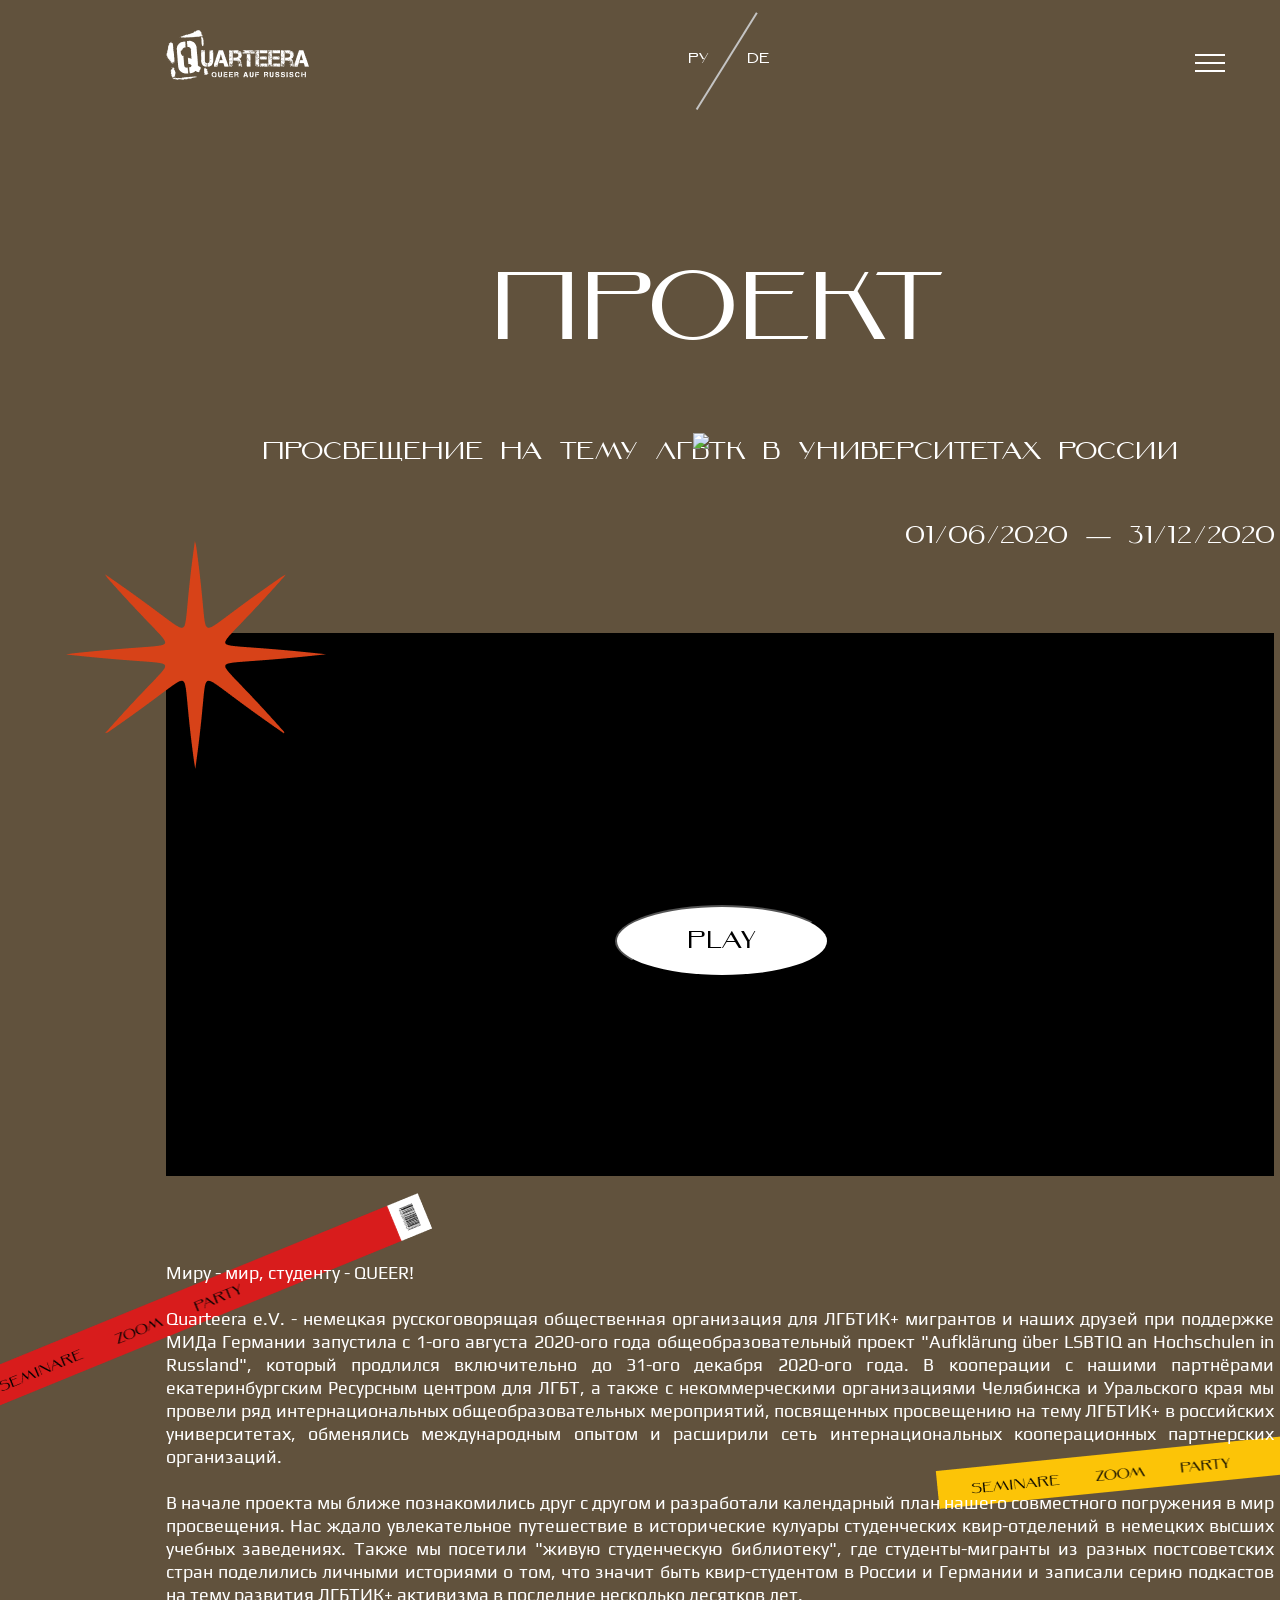
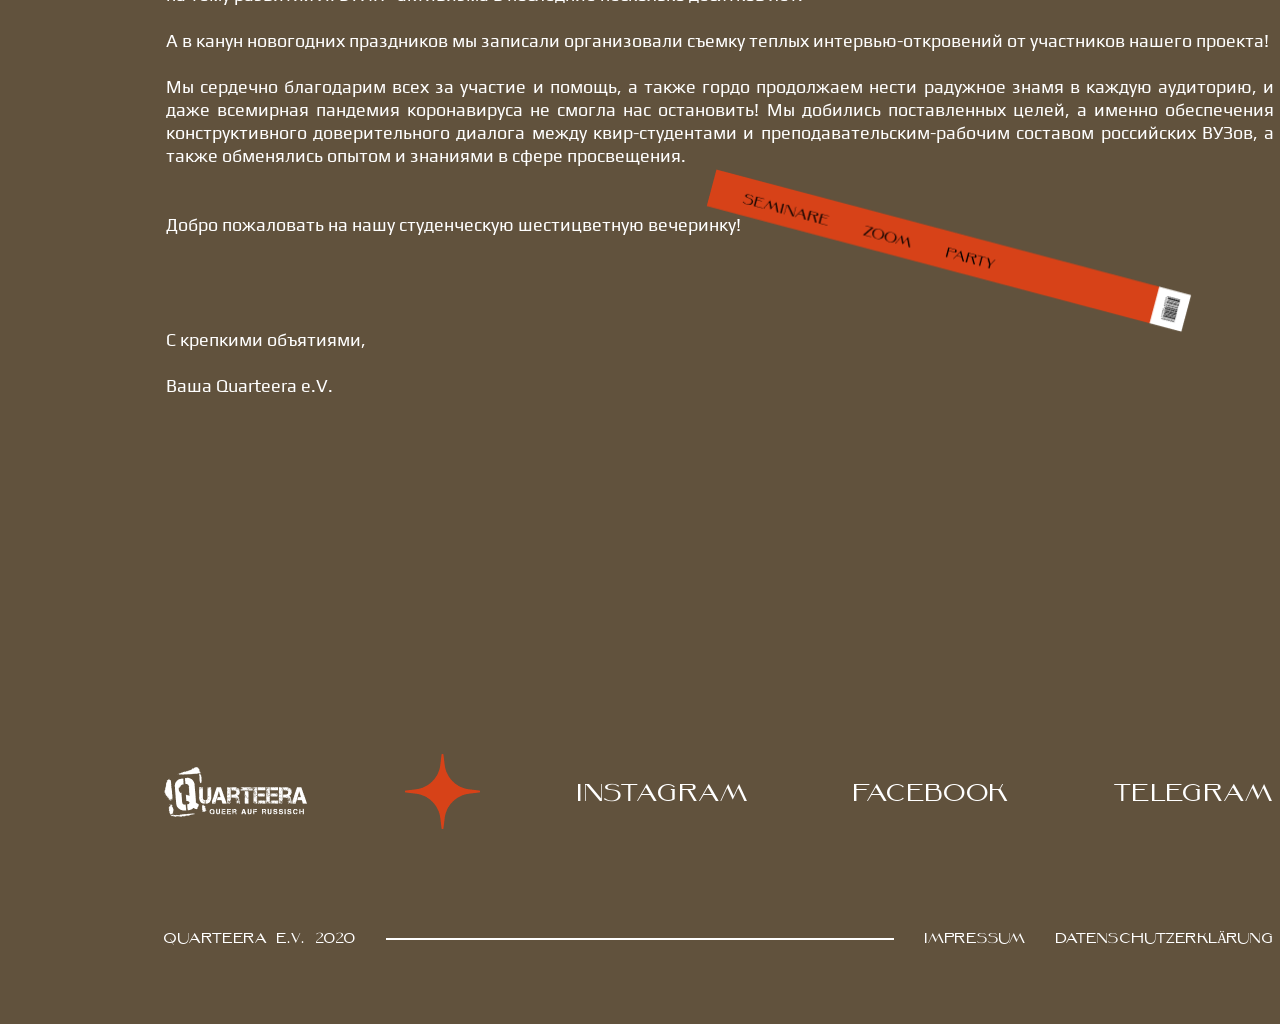
==== pages/about-project.html @ 976c9dda "total update" ====
<!DOCTYPE html>
<html lang="ru">
<head>
    <meta charset="UTF-8">
    <title>O проекте</title>

    <!-- javascript -->
    <script src="../js/script.js"></script>

    <!-- styles -->
    <link rel="stylesheet" href="../styles/reset.css">
    <link rel="stylesheet" href="../styles/styles.css">
    <link rel="stylesheet" href="../styles/fonts.css">

</head>
<body>
    <header class="project-header">
        <div class="top-bar">
            <a href="http://www.quarteera.de/" class="logo-top">
                <img src="../images/white-logo.png">
            </a>
            <div class="languages">
                <a href=" ">
                    РУ
                </a>
                <hr>
                <a href="">
                    DE
                </a>
            </div>
            <div class="menu-box">
                <button id="open-menu" onclick="myfunction()">
                    <div class="menu-icon">
                        <span></span>
                        <span></span>
                        <span></span>
                    </div>
                </button>
                <div id="dropdown" class="dropdown-content">
                    <div class="close-and-logo-box">
                        <a href="http://www.quarteera.de/" class="logo-top">
                            <img src="../images/white-logo.png">
                        </a>
                        <button id="close-menu" class="close" onclick="closingFunction()">
                            НАЗАД
                        </button>
                    </div>
                    <div class="stars-and-planet">
                        <div class="red-star">
                            <img src="../images/red-star.png">
                        </div>
                        <div class="orange-star-menu">
                            <img src="../images/orange-star.png">
                        </div>
                        <div class="globe">
                            <img src="../images/globe.png">
                        </div>
                        <div class="yellow-star">
                            <img src="../images/yellow-star.png">
                        </div>
                    </div>
                    <ul>
                        <li>
                            <a href="../main.html#about-project" class="menu-link-project" onclick="closingFunction()">
                                проект
                            </a>
                        </li>
                        <li>
                            <a href=" " class="menu-link-events">
                                мероприятия
                            </a>
                        </li>
                        <li>
                            <a href=" " class="menu-link-videos">
                                видео
                            </a>
                        </li>
                        <li>
                            <a href=" " class="menu-link-podcasts">
                                подкасты
                            </a>
                        </li>
                        <li>
                            <a href="../main.html#org" class="menu-link-org" onclick="closingFunction()">
                                организаторы
                            </a>
                        </li>
                    </ul>
                </div>
            </div>
        </div>
        <h1>
            ПРОЕКТ
        </h1>
        <div class="title-about">
            <h2 class="left-part">
                Просвещение на тему
            </h2>
            <div class="text-in-ellipse">
                <h2 class="lgbt">
                    ЛГБТК
                </h2>
                <div class="rainbow-ellipse">
                    <img src="../images/rainbow-ellipse-little.png.">
                </div>
            </div>
            <h2 class="right-part">
                в университетах России
            </h2>
        </div>
        <h2 class="date-of-project">
            01/06/2020 — 31/12/2020
        </h2>
    </header>
    <section class="video-and-greeting">
        <div class="red-ticket">
            <img src="../images/ticket-red.png">
        </div>
        <div class="yellow-ticket">
            <img src="../images/ticket-yellow.png">
        </div>
        <div class="vt">
            <div class="project-video-about">
                <div class="big-orange-star">
                    <img src="../images/big-orange-star.png">
                </div>
                <button id="play" class="big-play">
                    PLAY
                </button>
            </div>
            <div class="text-about">
                <div class="orange-ticket">
                    <img src="../images/ticket-orange.png">
                </div>
                <p>
                    Миру - мир, студенту - QUEER!<br>
                    <br>
                    Quarteera e.V. - немецкая русскоговорящая общественная организация для
                    ЛГБТИК+ мигрантов и наших друзей при поддержке МИДа Германии запустила с 1-ого августа 2020-ого года
                    общеобразовательный проект "Aufklärung über LSBTIQ an Hochschulen in Russland", который продлился
                    включительно до 31-ого декабря 2020-ого года. В кооперации с нашими партнёрами екатеринбургским
                    Ресурсным центром для ЛГБТ, а также с некоммерческими организациями Челябинска и Уральского края мы
                    провели ряд интернациональных общеобразовательных мероприятий, посвященных просвещению на тему
                    ЛГБТИК+ в российских университетах, обменялись международным опытом и расширили сеть
                    интернациональных кооперационных партнерских организаций.<br>
                    <br>
                    В начале проекта мы ближе познакомились друг с другом и разработали календарный план нашего
                    совместного погружения в мир просвещения. Нас ждало увлекательное путешествие в исторические кулуары
                    студенческих квир-отделений в немецких высших учебных заведениях. Также мы посетили "живую
                    студенческую библиотеку", где студенты-мигранты из разных постсоветских стран поделились личными
                    историями о том, что значит быть квир-студентом в России и Германии и записали серию подкастов на
                    тему развития ЛГБТИК+ активизма в последние несколько десятков лет.<br>
                    <br>
                    А в канун новогодних праздников мы записали организовали съемку теплых интервью-откровений от
                    участников нашего проекта!<br>
                    <br>
                    Мы сердечно благодарим всех за участие и помощь, а также гордо продолжаем нести радужное знамя в
                    каждую аудиторию, и даже всемирная пандемия коронавируса не смогла нас остановить! Мы добились
                    поставленных целей, а именно обеспечения конструктивного доверительного диалога между
                    квир-студентами и преподавательским-рабочим составом российских ВУЗов, а также обменялись опытом и
                    знаниями в сфере просвещения.<br>
                    <br>
                    <br>
                    Добро пожаловать на нашу студенческую шестицветную вечеринку!<br>
                    <br>
                    <br>
                    <br>
                    <br>
                    С крепкими объятиями,<br>
                    <br>
                    Ваша Quarteera e.V.
                </p>
            </div>
        </div>
    </section>
    <section class="links">
        <div class="links-box">
            <a href="http://www.quarteera.de/" class="logo-bottom">
                <img src="../images/white-logo.png">
            </a>
            <div class="orange-star">
                <img src="../images/orange-star.png">
            </div>
            <ul class="social-networks">
                <li>
                    <a href=" " class="instagram">
                        instagram
                    </a>
                </li>
                <li>
                    <a href=" " class="facebook">
                        Facebook
                    </a>
                </li>
                <li>
                    <a href=" " class="telegram">
                        Telegram
                    </a>
                </li>
            </ul>
        </div>
    </section>
    <footer>
        <div class="footer-box">
            <p>
                Quarteera e.V. 2020
            </p>
            <hr>
            <a href=" " class="impressum">
                Impressum
            </a>
            <a href=" " class="datenschutz">
                Datenschutzerklärung
            </a>
        </div>
    </footer>
</body>
</html>
---- styles/styles.css ----
/* MAIN STYLES */
html, body {
    min-width: 1440px;
    max-width: 100%;
    font-family: Play-Regular;
}
body {
    width: 100%;
    overflow: scroll;
    background-color: #61523D;
}

img {
    max-width: 100%;
    width: 100%;
}

/* HEADER STYLES */

.top-bar {
    display: inline-flex;
    flex-direction: row;
    justify-content: space-between;
    width: 77%;
    margin-left: 11.5%;
    margin-right: 11.5%;
    margin-top: 30px;
}

.logo-top {
    display: inline-block;
    width: 12.9%;
}

.languages {
    position: relative;
    margin-top: 22px;
}

.languages a {
    font-family: SovMod;
    font-style: normal;
    font-weight: normal;
    font-size: 14px;
    line-height: 14px;
    color: #FFFFFF;
    text-decoration: none;
}

a:hover {
    color: #D74218;
}

.languages a:first-of-type {
    margin-right: 40px;
    vertical-align: top;
}

.languages a:last-of-type {
    float: right;
}

.languages hr {
    border: 1px solid #C4C4C4;
    transform: rotate(121.89deg);
    width: 111.68px;
    position: absolute;
    top: 0px;
    right: -15px;
}

.menu-icon {
    display: inline-block;
    width: 32px;
    cursor: pointer;
    padding: 19px 37px;
    border: 2px solid transparent;
    border-radius: 50%;
}

.menu-icon span {
    display: block;
    height: 2px;
    width: calc(100% - 2px);
    background-color: #fff;
    opacity: 1;
    transform: rotate(0deg);
    transition: 0.25s ease-in-out;
}
.menu-icon span:nth-child(1) {
    top: 0px;
    transform-origin: left center;
}
.menu-icon span:nth-child(2) {
    margin-top: 6px;
    transform-origin: left center;
}
.menu-icon span:nth-child(3) {
    margin-top: 6px;
    transform-origin: left center;
}

.menu-icon:hover {
    color: #ffffff;
    border: 2px solid #ffffff;
    border-radius: 50%;
}

.menu-icon span:hover {
    background-color: #D74218;
}

.top-bar #open-menu {
    background-color: transparent;
    border-color: transparent;
    cursor: pointer;
}

/* DROPDOWN MENU STYLES BEGIN */

.dropdown-content {
    display: none;
    position: fixed; /* Stay in place */
    z-index: 2; /* Sit on top */
    left: 0;
    top: 0;
    width: 100%; /* Full width */
    height: 100%; /* Full height */
    overflow: auto; /* Enable scroll if needed */
    background-color: rgb(0,0,0); /* Fallback color */
}

.close-and-logo-box {
    display: inline-flex;
    flex-direction: row;
    justify-content: space-between;
    width: 77%;
    margin-left: 11.5%;
    margin-right: 11.5%;
    margin-top: 30px;
}

.close {
    font-family: SovMod;
    font-style: normal;
    font-weight: normal;
    font-size: 18px;
    line-height: 18px;
    border-color: transparent;
    padding: 17px 15px;
    cursor: pointer;
    color: black;
    background-color: #FFFFFF;
    border-radius: 50%;
}

.close:hover {
    color: #FFFFFF;
    background-color: #D74218;
}

.stars-and-planet {
    display: inline-flex;
    flex-direction: column;
    width: 30.9%;
    margin-left: 11.5%;
    position: relative;
    padding-bottom: 121px;
}

.red-star {
    display: inline-block;
    width: 16.6%;
    margin-top: 65px;
}

.orange-star-menu {
    display: inline-block;
    width: 16.6%;
    position: absolute;
    right: 20.23%;
    top: 139px;
}

.globe {
    display: inline-block;
    width: 67.42%;
    margin-top: 0px;
}

.yellow-star {
    display: inline-block;
    width: 22.25%;
    margin-top: 24px;
    margin-left: 6.97%;
}

.dropdown-content ul {
    float: right;
    margin-top: 32px;
    margin-right: calc(17.98% - 169px);
    display: flex;
    flex-direction: column;
    font-family: SovMod;
    font-style: normal;
    font-weight: normal;
    font-size: 64px;
    line-height: 74px;
    text-align: center;
    text-transform: uppercase;
    color: #FFFFFF;
}

.dropdown-content ul li {
    margin-bottom: 42px;
   /* padding-bottom: 98px; */
}

.dropdown-content a {
    text-decoration: none;
    color: #FFFFFF;
}

.menu-link-project {
    padding: 27px 212px;
}

.menu-link-project:hover {
    border: 1px solid #FFFFFF;
    border-radius: 50%;
    color: #0A5180;
}

.menu-link-events {
    padding: 27px 73px;
}

.menu-link-events:hover {
    border: 1px solid #FFFFFF;
    border-radius: 50%;
    color: #F2AC21;
}

.menu-link-videos {
    padding: 27px 238px;
}

.menu-link-videos:hover {
    border: 1px solid #FFFFFF;
    border-radius: 50%;
    color: #DC570A;
}

.menu-link-podcasts {
    padding: 27px 156px;
}

.menu-link-podcasts:hover {
    border: 1px solid #FFFFFF;
    border-radius: 50%;
    color: #683A92;
}

.menu-link-org {
    padding: 27px 53px;
}

.menu-link-org:hover {
    border: 1px solid #FFFFFF;
    border-radius: 50%;
    color: #D81C1C;
}

/* DROPDOWN MENU STYLES END */

.main-head h1 {
    text-align: center;
    font-family: SovMod;
    font-style: normal;
    font-weight: normal;
    font-size: 64px;
    line-height: 104px;
    text-transform: uppercase;
    color: #FFFFFF;
}

.first-line {
    margin-top: 170px;
}

.text-in-ellipse {
    position: relative;
}

.rainbow-ellipse {
    display: inline-block;
    position: absolute;
    top: 4px;
    left: calc(50% - 167px);
}

.planet-box {
    display: inline-block;
    width: 100%;
    text-align: center;
    margin: 90px 0px 90px 0px;
}

.planet {
    display: inline-block;
    width: 22.5%;
    text-align: center;
}

.scroll-box {
    display: inline-block;
    width: 100%;
    text-align: center;
    margin-top: 140px;
    position: relative;
}

.scroll-button {
    font-family: SovMod;
    font-style: normal;
    font-weight: normal;
    font-size: 36px;
    line-height: 36px;
    text-decoration: none;
    text-transform: capitalize;
    color: #FFFFFF;
    position: relative;
    z-index: 1;
    cursor: pointer;
    background-color: transparent;
    border-color: transparent;
}

.scroll-ellipse {
    display: inline-block;
    position: absolute;
    top: -48px;
    left: calc(50% - 157px);
    z-index: 0;
}

/* ABOUT PROJECT SECTION STYLES */

.about-project {
    display: inline-block;
    width: 100%;
    margin-top: 414px;
}

.text {
    display: inline-flex;
    margin-top: 128px;
    margin-right: 1.87%;
    margin-left: 9.5%;
    width: 36%;
    max-height: 600px;
    height: 600px;
    flex-direction: column;
    justify-content: center;
}

.text p {
    font-family: Play-Regular;
    font-style: normal;
    font-weight: normal;
    font-size: 18px;
    line-height: 23px;
    text-align: justify;
    color: #FFFFFF;
}

.text a {
    text-decoration: none;
    background-color: #D74218;
    color: #FFFFFF;
}

.orange-block {
    background-color: #D74218;
    display: flex;
    width: 48.95%;
    float: right;
    height: 856px;
    flex-direction: column;
    justify-content: center;
}

.title-with-ellipse {
    display: inline-block;
    width: 100%;
    position: relative;
    text-align: center;
}

.orange-block .title-about-project {
    font-family: SovMod;
    font-style: normal;
    font-weight: normal;
    font-size: 64px;
    line-height: 74px;
    text-transform: uppercase;
    color: #FFFFFF;
    text-decoration: none;
    padding: 38px 68px;
    border: 1px solid #FFFFFF;
    border-radius: 50%;
}

.orange-block .title-about-project:hover {
    color: #D74218;
    background-color: #FFFFFF;
}

.white-ellipse {
    display: none;
    position: absolute;
    top: calc(50% - 62px);
    width: 85.5%;
    right: 7.25%;
}

/* MOTTO SECTION STYLES */

.motto {
    display: inline-block;
    width: 100%;
    margin-top: 170px;
    padding-bottom: 170px;
    text-align: center;
}

.motto-box {
    display: inline-block;
    width: 79.5%;
    border-top: 1px solid #FFFFFF;
    border-bottom: 1px solid #FFFFFF;
    position: relative;
}

.motto-background {
    display: inline-block;
    width: 100%;
    padding: 157px 0px;
}

.motto-words {
    display: inline-block;
    width: 100%;
    position: absolute;
    top: 50%;
}

.motto-words h1 {
    font-family: SovMod;
    font-style: normal;
    font-weight: normal;
    font-size: 59px;
    line-height: 68px;
    text-align: center;
    text-transform: uppercase;
    color: #FFFFFF;
}

/* EVENTS SECTION STYLES */

.events {
    display: none;
}

/* VIDEOS SECTION STYLES */

.videos {
    display: none;
}

/* PODCASTS SECTION STYLES */

.podcasts {
    display: none;
}

/* ORG SECTION STYLES */

.org {
    display: inline-block;
    width: 100%;
    background-color: #ffffff;
    padding: 208px 0px;
}

.org h1 {
    text-align: center;
    font-family: SovMod;
    font-style: normal;
    font-weight: normal;
    font-size: 64px;
    line-height: 64px;
    text-transform: uppercase;
    color: #D74218;
    margin-bottom: 100px;
}

.organizations {
    display: inline-flex;
    flex-direction: row;
    justify-content: space-between;
    width: 76.95%;
    margin-left: 11.39%;
    vertical-align: center;
}

.organizations a {
    display: inline-block;
    width: 21.2%;
}

.organizations a:first-of-type {
    width: 14.45%;
}

.aa img {
    vertical-align: top;
    margin-top: 10px;
}

/* LINKS SECTION STYLES */

.links {
    display: inline-block;
    width: 100%;
}

.links-box {
    display: inline-flex;
    flex-direction: row;
    justify-content: space-between;
    width: 76.95%;
    margin-left: 11.39%;
    margin-top: 357px;
    vertical-align: top;
}

.logo-bottom {
    width: 12.9%;
    margin-top: 13px;
}

.orange-star {
    width: 6.77%;
}

.social-networks {
    display: inline-flex;
    flex-direction: row;
    justify-content: space-between;
    width: 62.64%;
    margin-top: 28px;
}

.social-networks a {
    text-decoration: none;
    font-family: SovMod;
    font-style: normal;
    font-weight: normal;
    font-size: 24px;
    line-height: 24px;
    text-transform: uppercase;
    color: #FFFFFF;
}

.social-networks a:hover {
    color: #D74218;
}

/* FOOTER STYLES */

footer {
    display: inline-block;
    width: 100%;
}

.footer-box {
    display: inline-flex;
    flex-direction: row;
    justify-content: space-between;
    vertical-align: top;
    width: 76.95%;
    margin-left: 11.39%;
    margin-top: 100px;
    margin-bottom: 78px;
    font-family: SovMod;
    font-style: normal;
    font-weight: normal;
    font-size: 14px;
    line-height: 14px;
    text-transform: uppercase;
    color: #FFFFFF;
}

.footer-box p {
    display: inline-block;
}

.footer-box hr {
    width: 45.6%;
    height: 0px;
    border: 1px solid #FFFFFF;
    margin: 0px;
    margin-top: 6px;
}

.footer-box a {
    text-decoration: none;
    color: #FFFFFF;
}

/* PROJECT PAGE STYLES */

.project-header h1 {
    margin-top: 157px;
    text-align: center;
    font-family: SovMod;
    font-style: normal;
    font-weight: normal;
    font-size: 96px;
    line-height: 110px;
    color: #FFFFFF;
}

.title-about {
    display: inline-flex;
    flex-direction: row;
    justify-content: center;
    width: 100%;
    text-align: center;
    font-family: SovMod;
    font-style: normal;
    font-weight: normal;
    font-size: 24px;
    line-height: 28px;
    color: #FFFFFF;
    text-transform: uppercase;
    position: relative;
    margin-top: 62px;
}

.title-about .left-part {
    padding-right: 5px;
    padding-top: 10px;
}

.title-about .right-part {
    padding-left: 5px;
    padding-top: 10px;
}

.title-about .text-in-ellipse {
    display: inline-block;
    position: relative;
    padding: 10px 14px;
}

.title-about .rainbow-ellipse {
    position: absolute;
    width: 100%;
    top: calc(50% - 24px);
    left: 0px;
}

.date-of-project {
    display: inline-block;
    float: right;
    margin-right: 11.5%;
    margin-top: 48px;
    margin-bottom: 85px;
    font-family: SovMod;
    font-style: normal;
    font-weight: normal;
    font-size: 24px;
    line-height: 24px;
    color: #FFFFFF;
}

.video-and-greeting {
    display: inline-block;
    width: 77%;
    padding-left: 11.5%;
    padding-right: 11.5%;
    position: relative;
    z-index: 1;
}

.vt {
    display: inline-flex;
    width: 100%;
    flex-direction: column;
}

.project-video-about {
    width: 100%;
    min-height: 543px;
    position: relative;
    background-color: black;
}

.big-orange-star {
    position: absolute;
    top: -17%;
    left: -9%;
}

.big-play {
    position: absolute;
    top: 50%;
    left: calc(50% - 105px);
    padding: 20px 72px;
    background-color: white;
    color: black;
    font-family: SovMod;
    font-style: normal;
    font-weight: normal;
    font-size: 24px;
    line-height: 28px;
    text-align: center;
    text-transform: uppercase;
    border-radius: 50%;
    cursor: pointer;
}

.red-ticket {
    position: absolute;
    left: 0px;
    top: 560px;
    width: 30.25%;
    z-index: 0;
}

.yellow-ticket {
    position: absolute;
    right: 10px;
    top: 789px;
    width: 34.375%;
    z-index: 0;
}

.text-about {
    display: inline-block;
    width: 100%;
    position: relative;
    margin-top: 85px;
}

.text-about p {
    position: relative;
    z-index: 1;
    font-family: Play-Regular;
    font-style: normal;
    font-weight: normal;
    font-size: 18px;
    line-height: 23px;
    text-align: justify;
    color: #FFFFFF;
}

.orange-ticket {
    position: absolute;
    z-index: 0;
    width: 43.86%;
    right: 7.4%;
    top: 499px;
}
---- styles/fonts.css ----
@font-face {
    font-family: "Play-Bold";
    src: url("../fonts/Play-Bold.ttf") format("truetype");
}

@font-face {
    font-family: "Play-Regular";
    src: url("../fonts/Play-Regular.ttf") format("truetype");
}

@font-face {
    font-family: "SovMod";
    src: url("../fonts/SovMod.ttf") format("truetype"),
         url("../fonts/SovMod.otf") format("opentype");
}
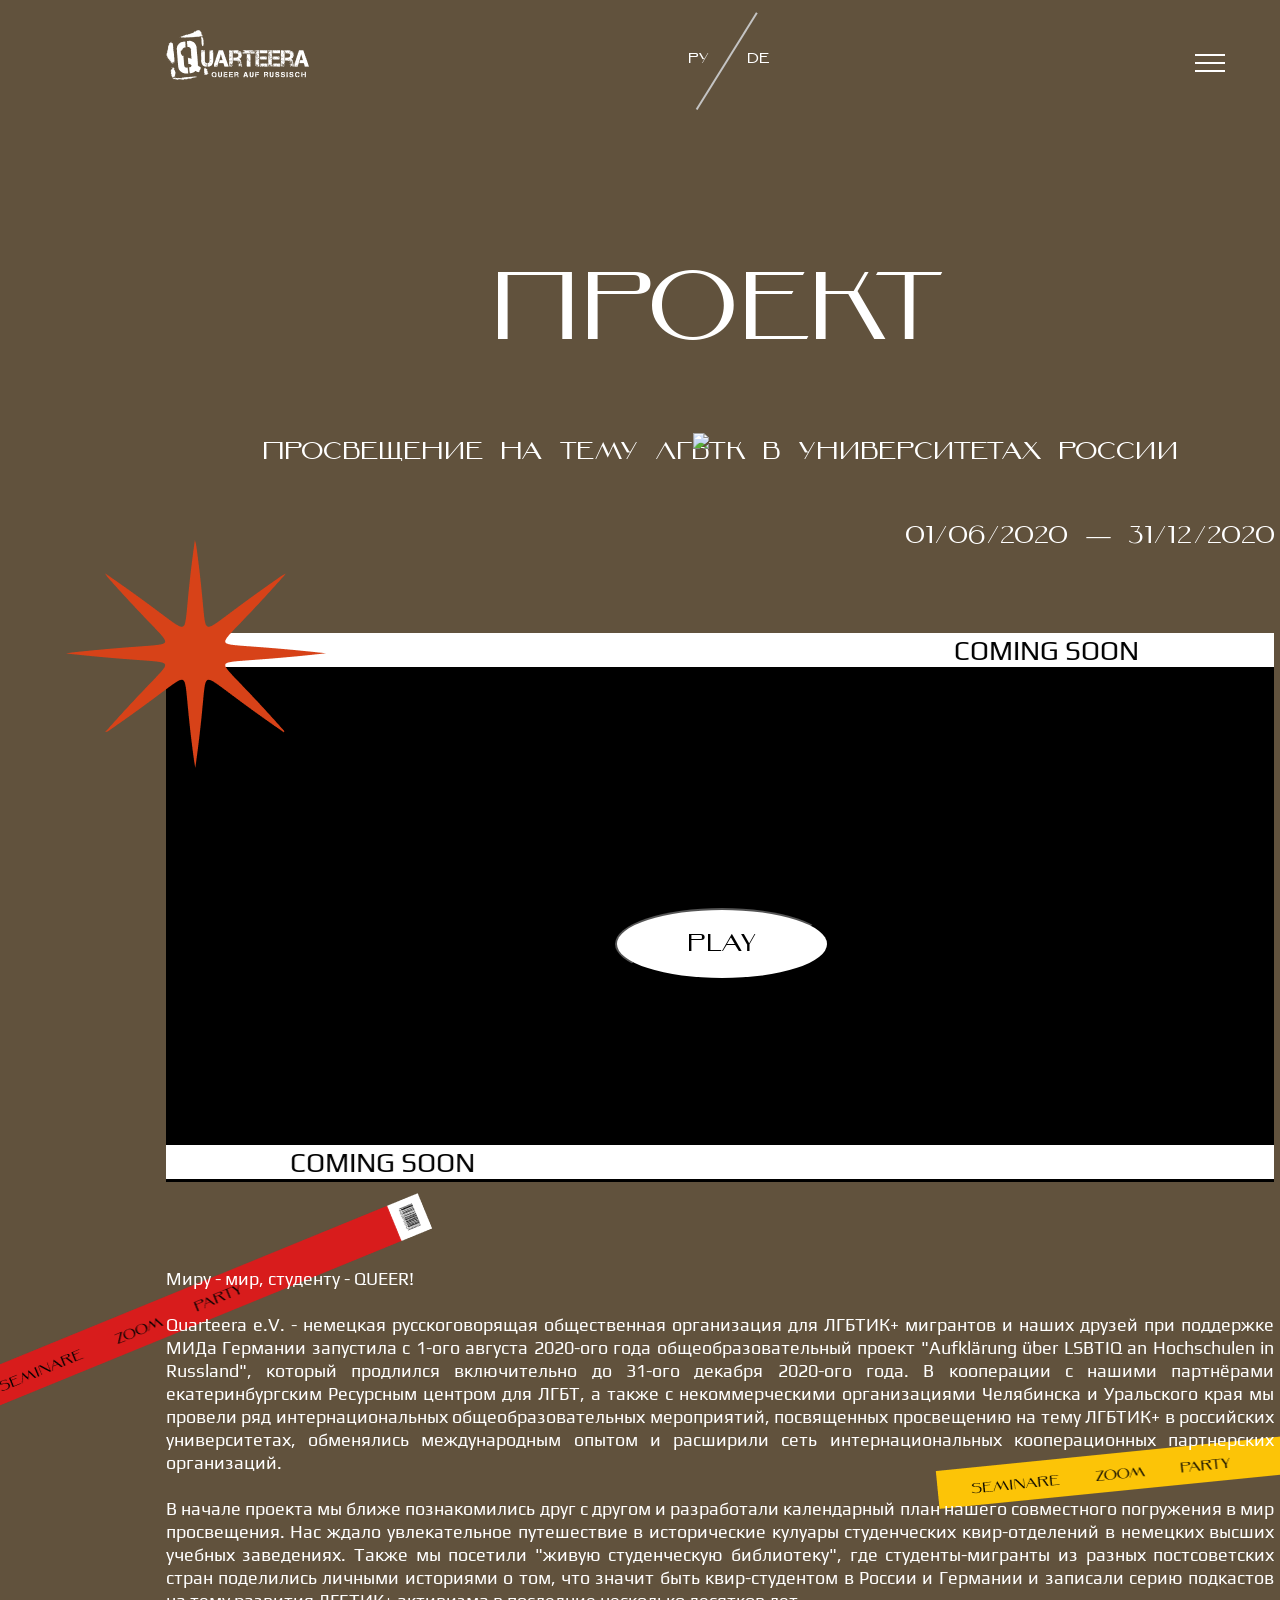
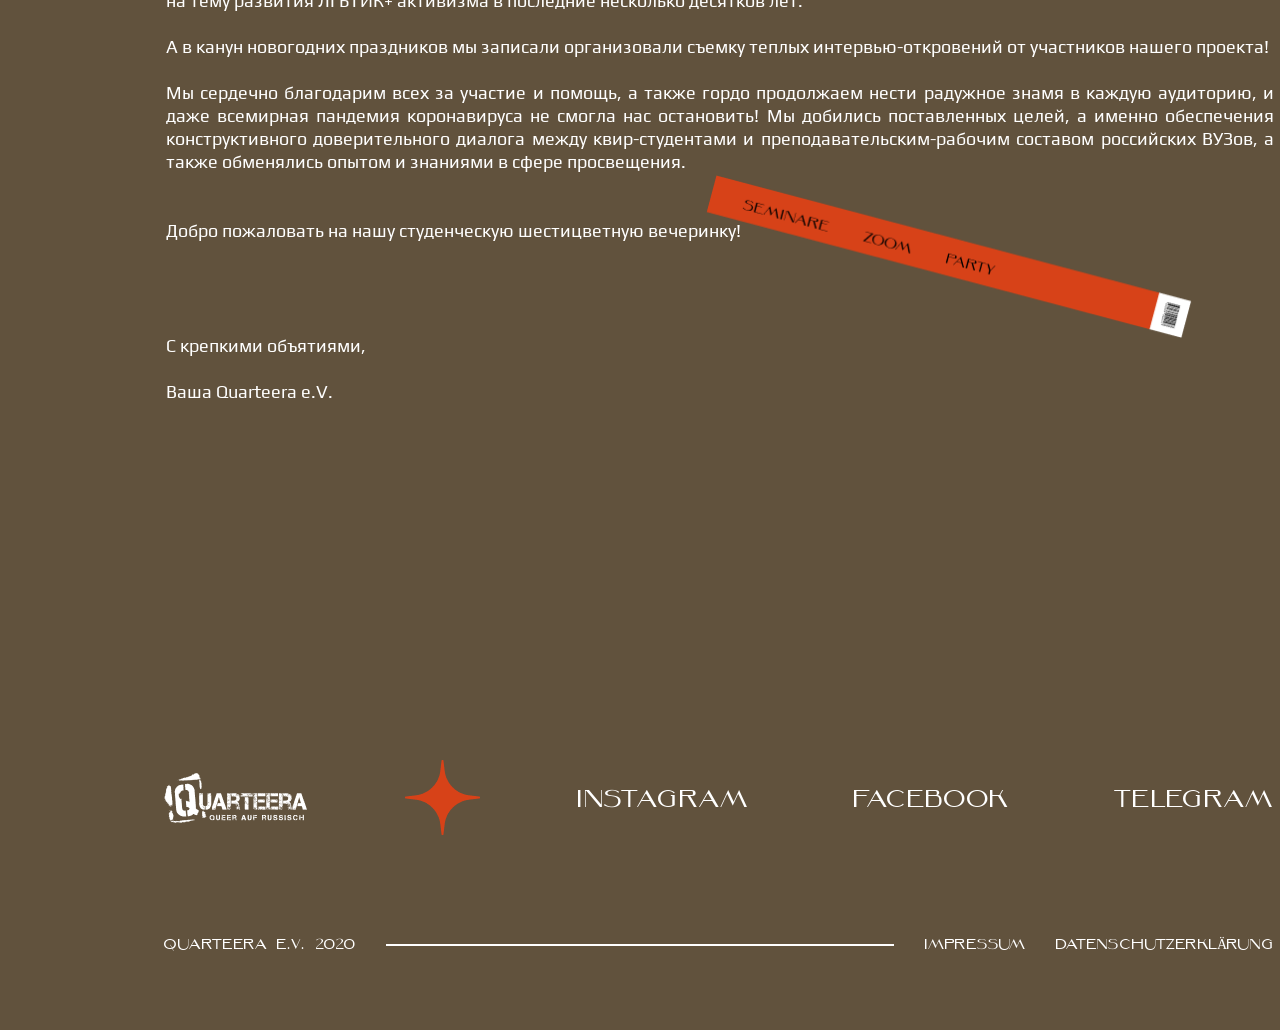
==== commit 90f733f3: "total update" ====
--- a/pages/about-project.html
+++ b/pages/about-project.html
@@ -29,7 +29,7 @@
                 </a>
             </div>
             <div class="menu-box">
-                <button id="open-menu" onclick="myfunction()">
+                <button id="open-menu" onclick="openingFunction()">
                     <div class="menu-icon">
                         <span></span>
                         <span></span>
@@ -121,6 +121,12 @@
         </div>
         <div class="vt">
             <div class="project-video-about">
+                <marquee class="coming-soon-top" behaviour="alternate" scrollamount="15" loop="50" direction="left">
+                    COMING SOON
+                </marquee>
+                <marquee class="coming-soon-bottom" behaviour="alternate" scrollamount="15" loop="50" direction="right">
+                    COMING SOON
+                </marquee>
                 <div class="big-orange-star">
                     <img src="../images/big-orange-star.png">
                 </div>
--- a/styles/styles.css
+++ b/styles/styles.css
@@ -708,6 +708,23 @@
     background-color: black;
 }
 
+.coming-soon-top {
+    display: inline-block;
+    background-color: #ffffff;
+    overflow: hidden;
+    font-size: 28px;
+    line-height: 34px;
+}
+
+.coming-soon-bottom {
+    display: inline-block;
+    background-color: #ffffff;
+    overflow: hidden;
+    font-size: 28px;
+    line-height: 34px;
+    margin-top: 475px;
+}
+
 .big-orange-star {
     position: absolute;
     top: -17%;
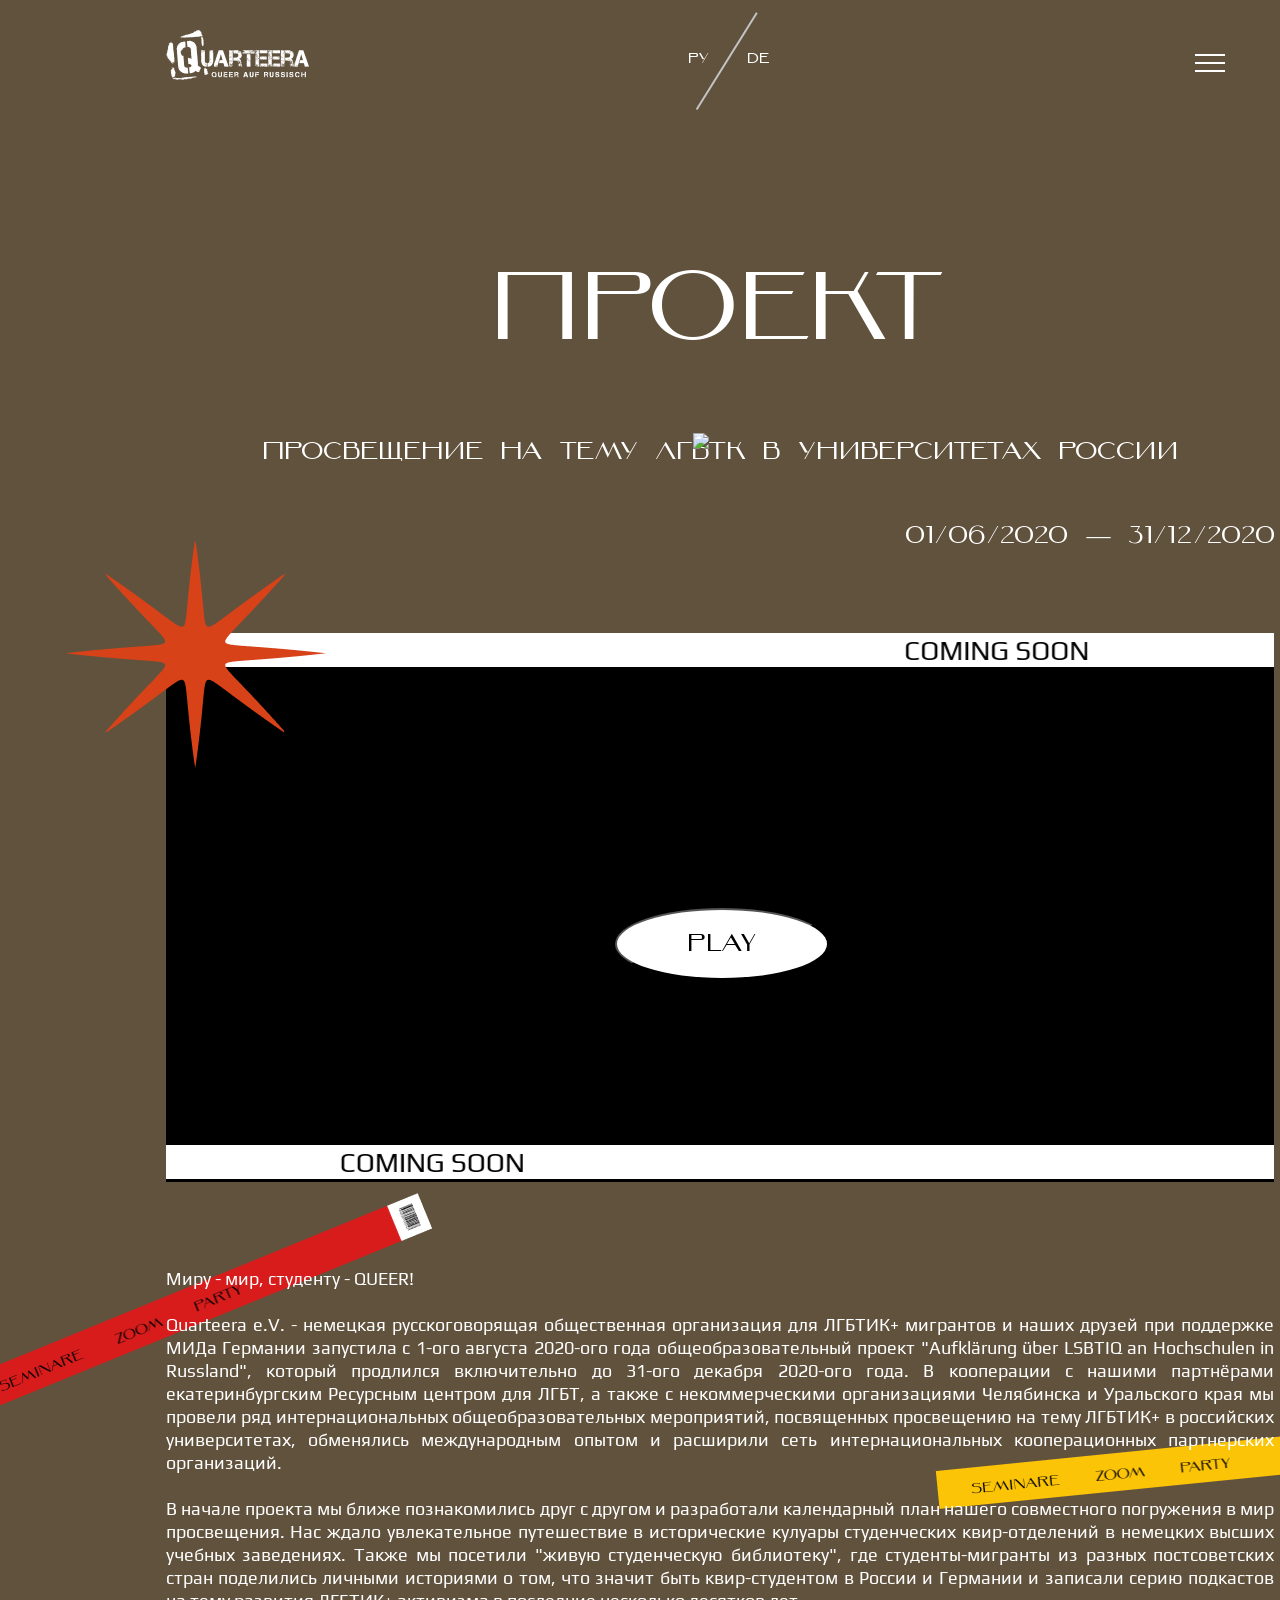
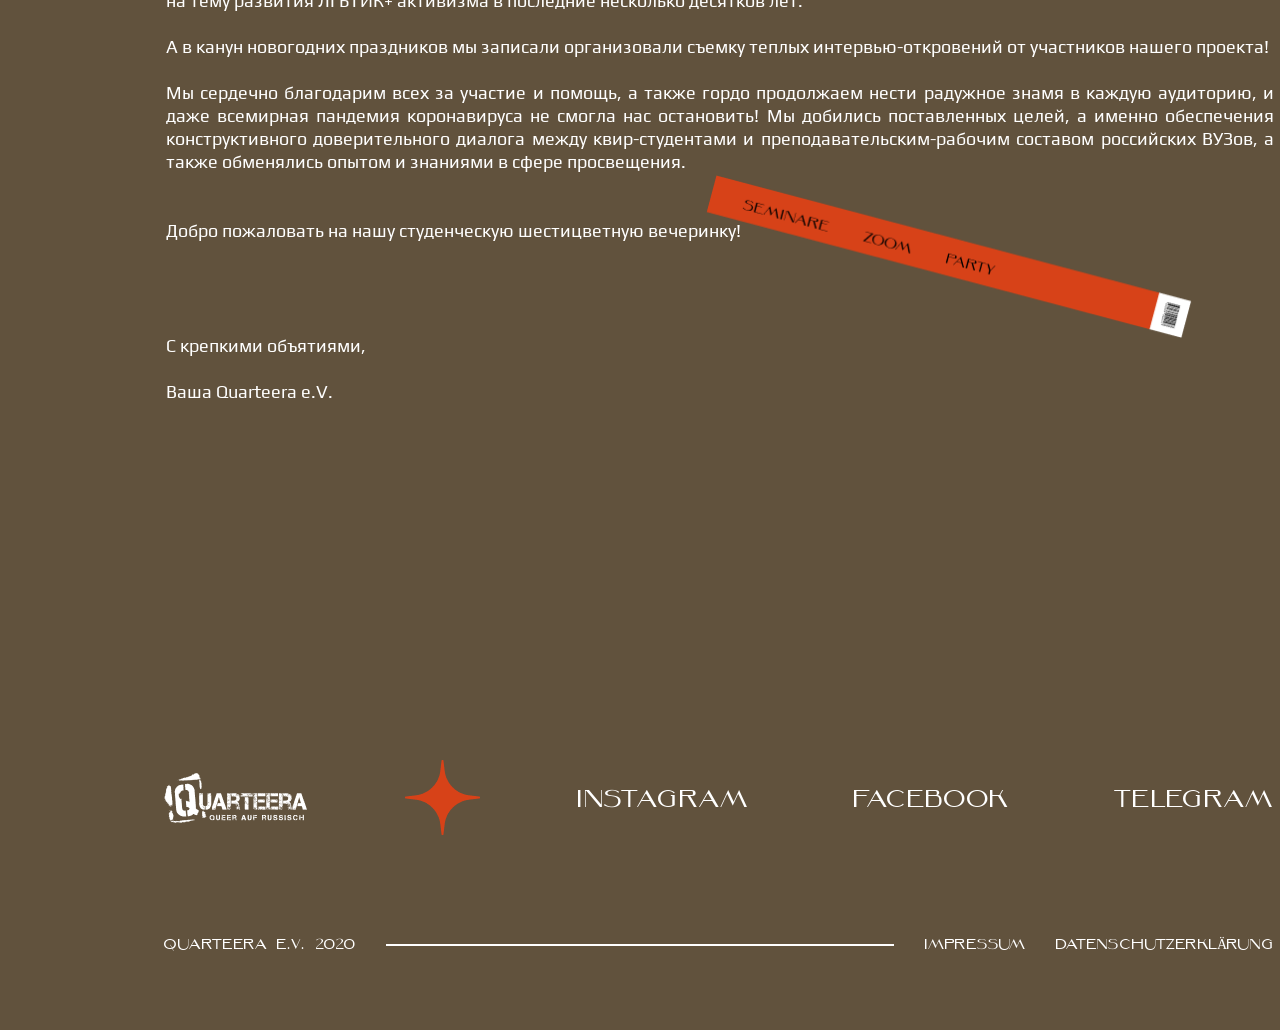
==== commit b228c0ea: "main to index changed" ====
--- a/pages/about-project.html
+++ b/pages/about-project.html
@@ -61,7 +61,7 @@
                     </div>
                     <ul>
                         <li>
-                            <a href="../main.html#about-project" class="menu-link-project" onclick="closingFunction()">
+                            <a href="../index.html#about-project" class="menu-link-project" onclick="closingFunction()">
                                 проект
                             </a>
                         </li>
@@ -81,7 +81,7 @@
                             </a>
                         </li>
                         <li>
-                            <a href="../main.html#org" class="menu-link-org" onclick="closingFunction()">
+                            <a href="../index.html#org" class="menu-link-org" onclick="closingFunction()">
                                 организаторы
                             </a>
                         </li>
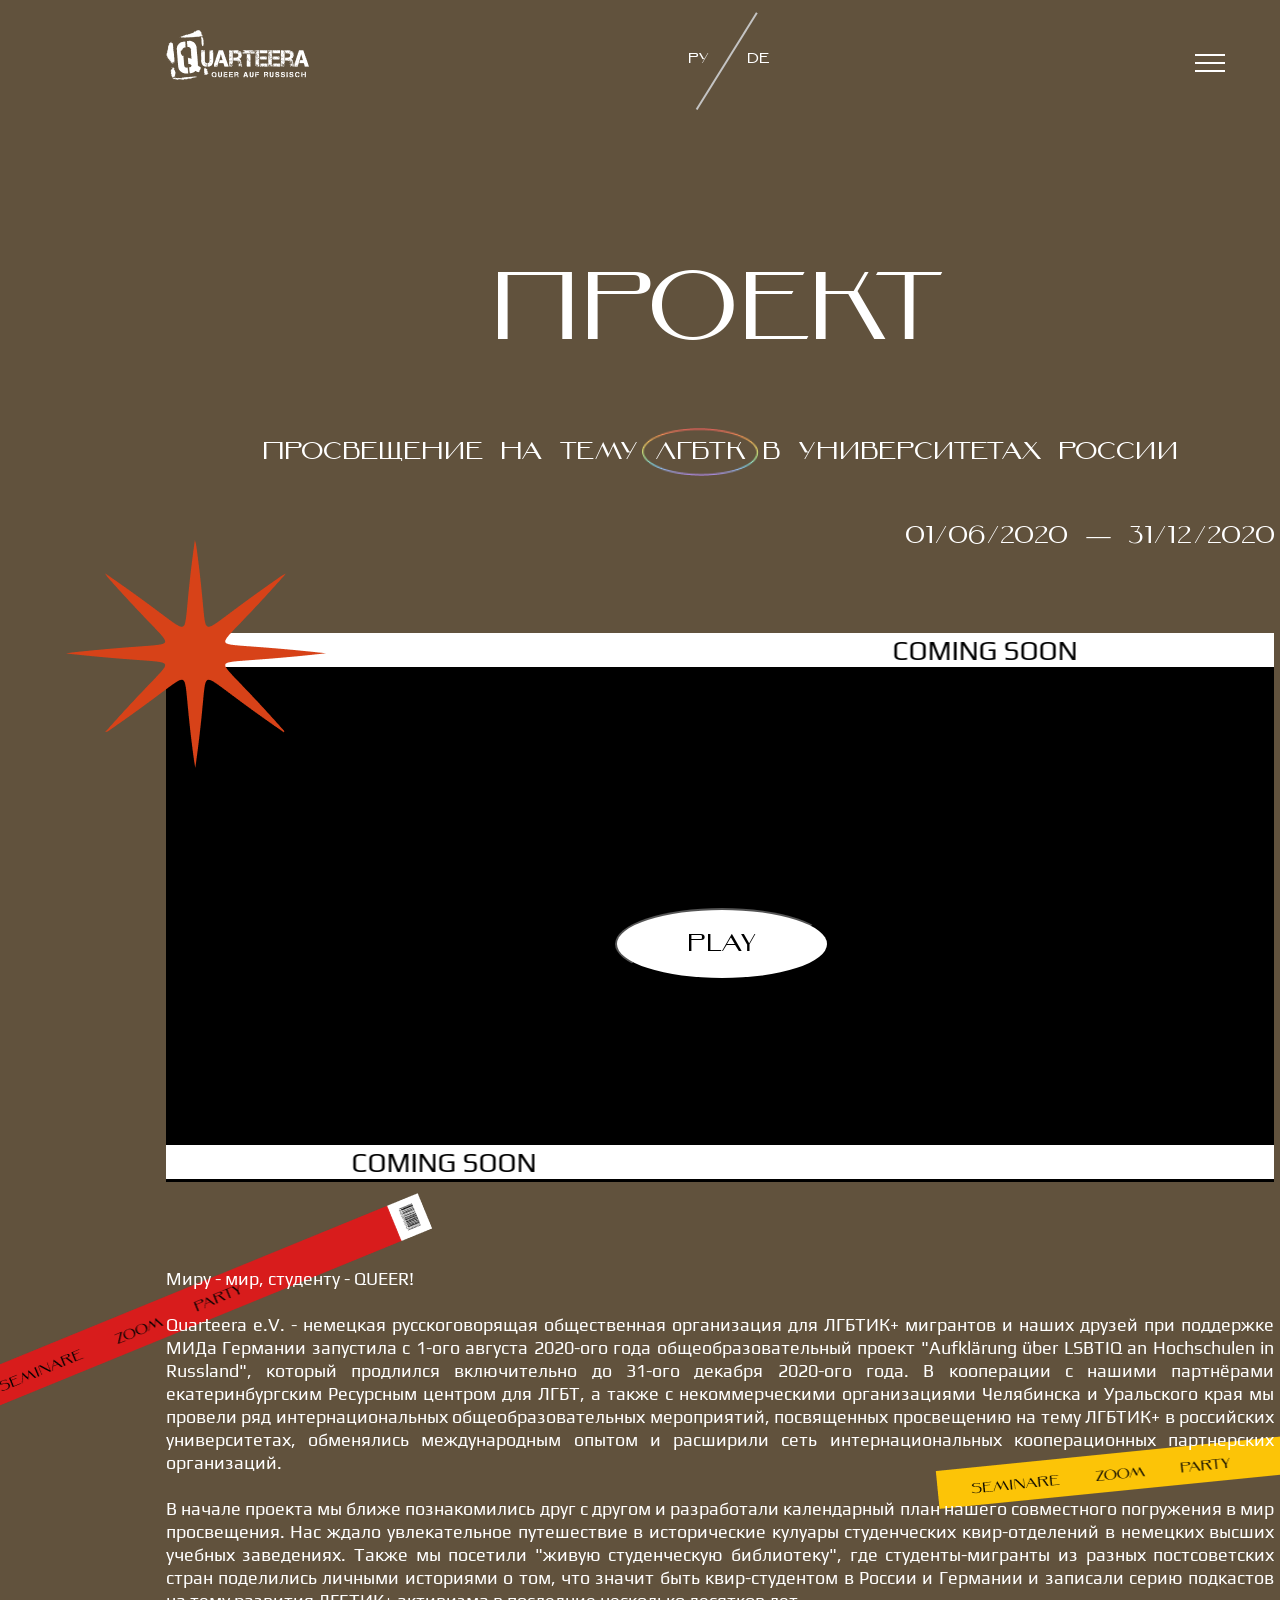
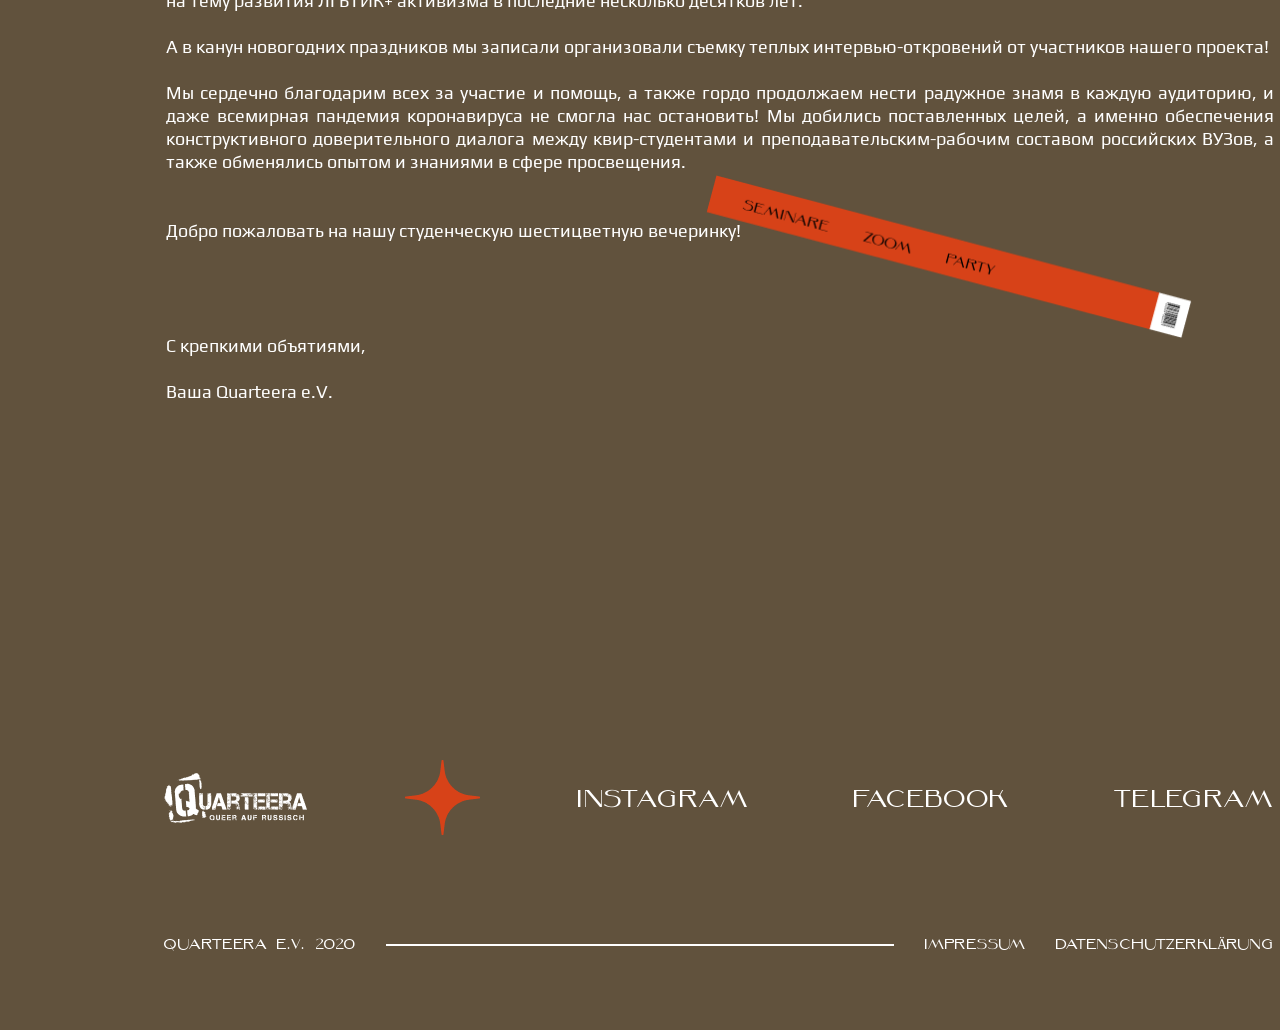
==== commit 935bad2d: "picture fixed" ====
--- a/pages/about-project.html
+++ b/pages/about-project.html
@@ -101,7 +101,7 @@
                     ЛГБТК
                 </h2>
                 <div class="rainbow-ellipse">
-                    <img src="../images/rainbow-ellipse-little.png.">
+                    <img src="../images/rainbow-ellipse-little.png">
                 </div>
             </div>
             <h2 class="right-part">
